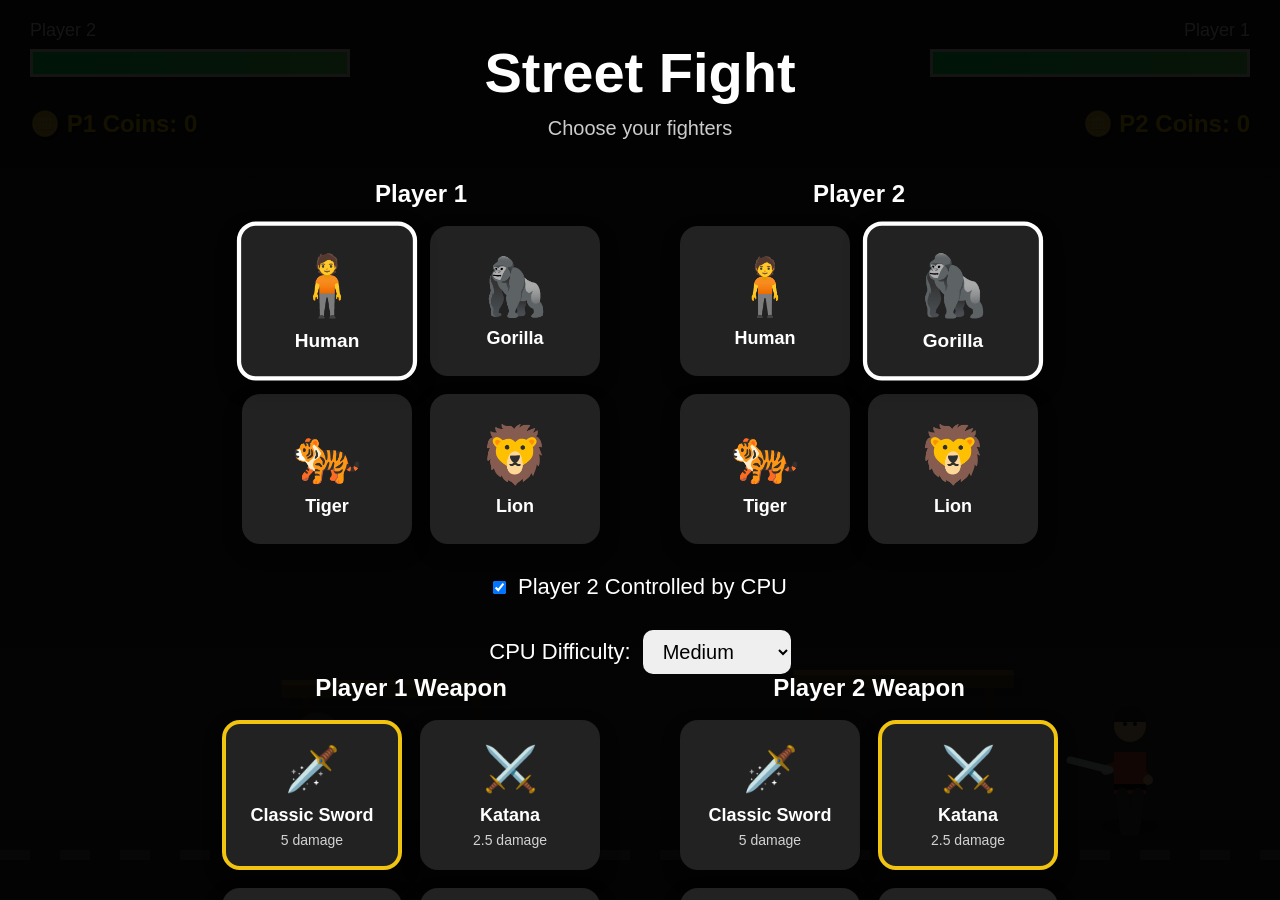
==== index.html @ 9c0c6f37 "Refactor game into modular HTML/CSS/JS structure" ====
<!DOCTYPE html>
<html lang="en">
<head>
  <meta charset="UTF-8" />
  <meta name="viewport" content="width=device-width, initial-scale=1.0" />
  <title>Street Fight</title>
  <link rel="stylesheet" href="styles.css" />
</head>
<body>
  <div class="ui">
    <div class="coins-label coins-left">
      🪙 P1 Coins: <span id="p1Coins">0</span>
    </div>

    <div class="coins-label coins-right">
      🪙 P2 Coins: <span id="p2Coins">0</span>
    </div>

    <div class="health-container">
      <div class="health-label">Player 2</div>
      <div class="health-bar"><div class="health-fill" id="p2Health"></div></div>
    </div>

    <div class="health-container">
      <div class="health-label health-label-right">Player 1</div>
      <div class="health-bar"><div class="health-fill" id="p1Health"></div></div>
    </div>
  </div>

  <div id="winnerText" class="winner-text"></div>

  <div id="menuScreen" class="menu-screen">
    <h1>Street Fight</h1>
    <p>Choose your fighters</p>

    <div class="menu-grid">
      <div class="player-menu">
        <h2>Player 1</h2>
        <div id="p1Select" class="selection-grid"></div>
      </div>

      <div class="player-menu">
        <h2>Player 2</h2>
        <div id="p2Select" class="selection-grid"></div>
      </div>
    </div>

    <label class="toggle-row">
      <input type="checkbox" id="cpuToggle" checked />
      Player 2 Controlled by CPU
    </label>

    <div class="difficulty-row">
      <span>CPU Difficulty:</span>
      <select id="difficultySelect">
        <option value="easy">Easy</option>
        <option value="medium" selected>Medium</option>
        <option value="hard">Hard</option>
        <option value="extra">Extra Hard</option>
      </select>
    </div>

    <div class="menu-grid weapons-grid">
      <div class="player-menu">
        <h2>Player 1 Weapon</h2>
        <div id="p1WeaponSelect" class="selection-grid"></div>
      </div>

      <div class="player-menu">
        <h2>Player 2 Weapon</h2>
        <div id="p2WeaponSelect" class="selection-grid"></div>
      </div>
    </div>

    <button id="startButton" class="primary-button">Start Fight</button>
  </div>

  <canvas id="game"></canvas>
  <script type="module" src="game.js"></script>
</body>
</html>
---- styles.css ----
* {
  box-sizing: border-box;
  margin: 0;
  padding: 0;
}

body {
  overflow-x: hidden;
  overflow-y: auto;
  background: #111;
  font-family: Arial, sans-serif;
}

canvas {
  display: block;
  background: linear-gradient(to bottom, #1b1b1b, #333);
}

.ui {
  position: absolute;
  top: 20px;
  width: 100%;
  display: flex;
  justify-content: space-between;
  padding: 0 30px;
  pointer-events: none;
}

.coins-label {
  position: absolute;
  top: 90px;
  color: gold;
  font-size: 24px;
  font-weight: bold;
  text-shadow: 2px 2px 4px black;
}

.coins-left {
  left: 30px;
}

.coins-right {
  right: 30px;
  text-align: right;
}

.health-container {
  width: 320px;
}

.health-label {
  color: white;
  font-size: 18px;
  margin-bottom: 8px;
  text-shadow: 1px 1px 2px black;
}

.health-label-right {
  text-align: right;
}

.health-bar {
  width: 100%;
  height: 28px;
  background: #500;
  border: 3px solid white;
  overflow: hidden;
}

.health-fill {
  height: 100%;
  background: linear-gradient(to right, #00ff66, #66ff66);
  transition: width 0.12s linear;
}

.winner-text {
  position: absolute;
  top: 50%;
  left: 50%;
  transform: translate(-50%, -50%);
  color: white;
  font-size: 56px;
  font-weight: bold;
  text-align: center;
  display: none;
  text-shadow: 3px 3px 6px black;
  z-index: 5;
}

.winner-text small {
  display: block;
  margin-top: 12px;
  font-size: 24px;
  font-weight: normal;
}

.menu-screen {
  position: absolute;
  inset: 0;
  background: rgba(0, 0, 0, 0.92);
  display: flex;
  flex-direction: column;
  align-items: center;
  justify-content: flex-start;
  color: white;
  z-index: 10;
  overflow-y: auto;
  padding: 40px 20px 120px;
}

.menu-screen h1 {
  font-size: 56px;
  margin-bottom: 12px;
}

.menu-screen p {
  margin-bottom: 40px;
  font-size: 20px;
  opacity: 0.8;
}

.menu-grid {
  display: flex;
  gap: 80px;
  flex-wrap: wrap;
  justify-content: center;
}

.player-menu {
  min-width: 320px;
}

.player-menu h2 {
  margin-bottom: 18px;
  text-align: center;
}

.selection-grid {
  display: grid;
  grid-template-columns: repeat(2, 170px);
  gap: 18px;
}

.weapons-grid .selection-grid {
  grid-template-columns: repeat(2, 180px);
}

.toggle-row,
.difficulty-row {
  margin-top: 30px;
  font-size: 22px;
  display: flex;
  align-items: center;
  gap: 12px;
}

#difficultySelect {
  padding: 10px 16px;
  border-radius: 10px;
  font-size: 20px;
  border: none;
}

.primary-button {
  margin-top: 45px;
  padding: 16px 40px;
  font-size: 24px;
  border: none;
  border-radius: 12px;
  background: #f1c40f;
  cursor: pointer;
  font-weight: bold;
}

.card-button {
  background: #222;
  color: white;
  border: 4px solid transparent;
  border-radius: 18px;
  padding: 18px;
  font-size: 18px;
  cursor: pointer;
  min-height: 150px;
  box-shadow: 0 8px 18px rgba(0, 0, 0, 0.35);
  transition: transform 0.15s ease, border-color 0.15s ease;
}

.card-button.selected {
  border-color: white;
  transform: scale(1.06);
}

.weapon-card {
  background: #222;
}

.character-card {
  color: white;
  font-weight: bold;
}

.character-card .emoji {
  font-size: 56px;
  margin-bottom: 8px;
}

.weapon-card .emoji {
  font-size: 44px;
  margin-bottom: 10px;
}

.weapon-info {
  opacity: 0.8;
  font-size: 14px;
}

.card-button.highlight {
  border-color: #f1c40f;
}
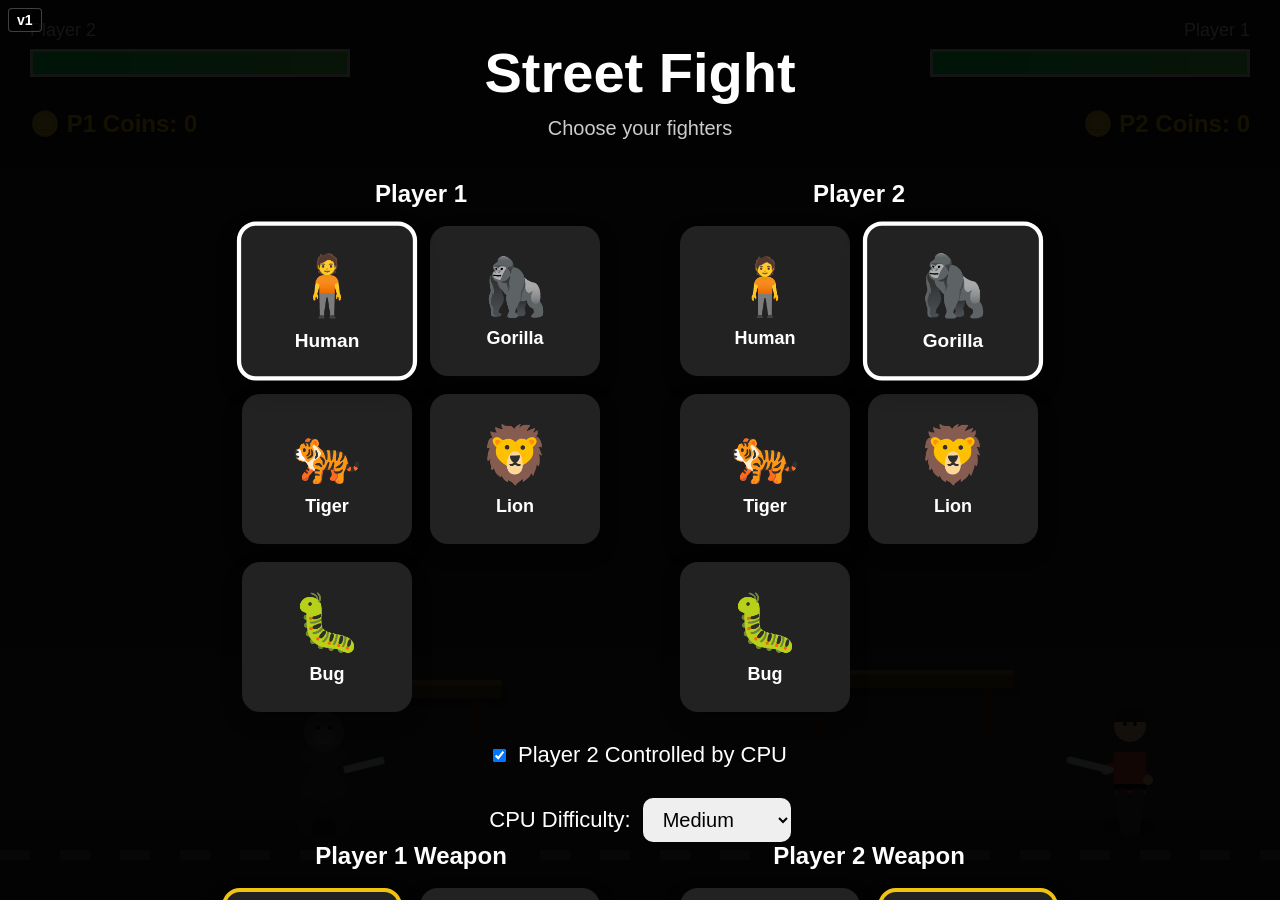
==== commit 1f6cb9c8: "Fix main character selection startup" ====
--- a/index.html
+++ b/index.html
@@ -7,6 +7,8 @@
   <link rel="stylesheet" href="styles.css" />
 </head>
 <body>
+  <div class="version-badge">v1</div>
+
   <div class="ui">
     <div class="coins-label coins-left">
       🪙 P1 Coins: <span id="p1Coins">0</span>
--- a/styles.css
+++ b/styles.css
@@ -14,6 +14,21 @@
 canvas {
   display: block;
   background: linear-gradient(to bottom, #1b1b1b, #333);
+}
+
+.version-badge {
+  position: absolute;
+  top: 8px;
+  left: 8px;
+  z-index: 20;
+  color: white;
+  background: rgba(0, 0, 0, 0.65);
+  border: 1px solid rgba(255, 255, 255, 0.25);
+  border-radius: 4px;
+  padding: 4px 8px;
+  font-size: 14px;
+  font-weight: bold;
+  line-height: 1;
 }
 
 .ui {
